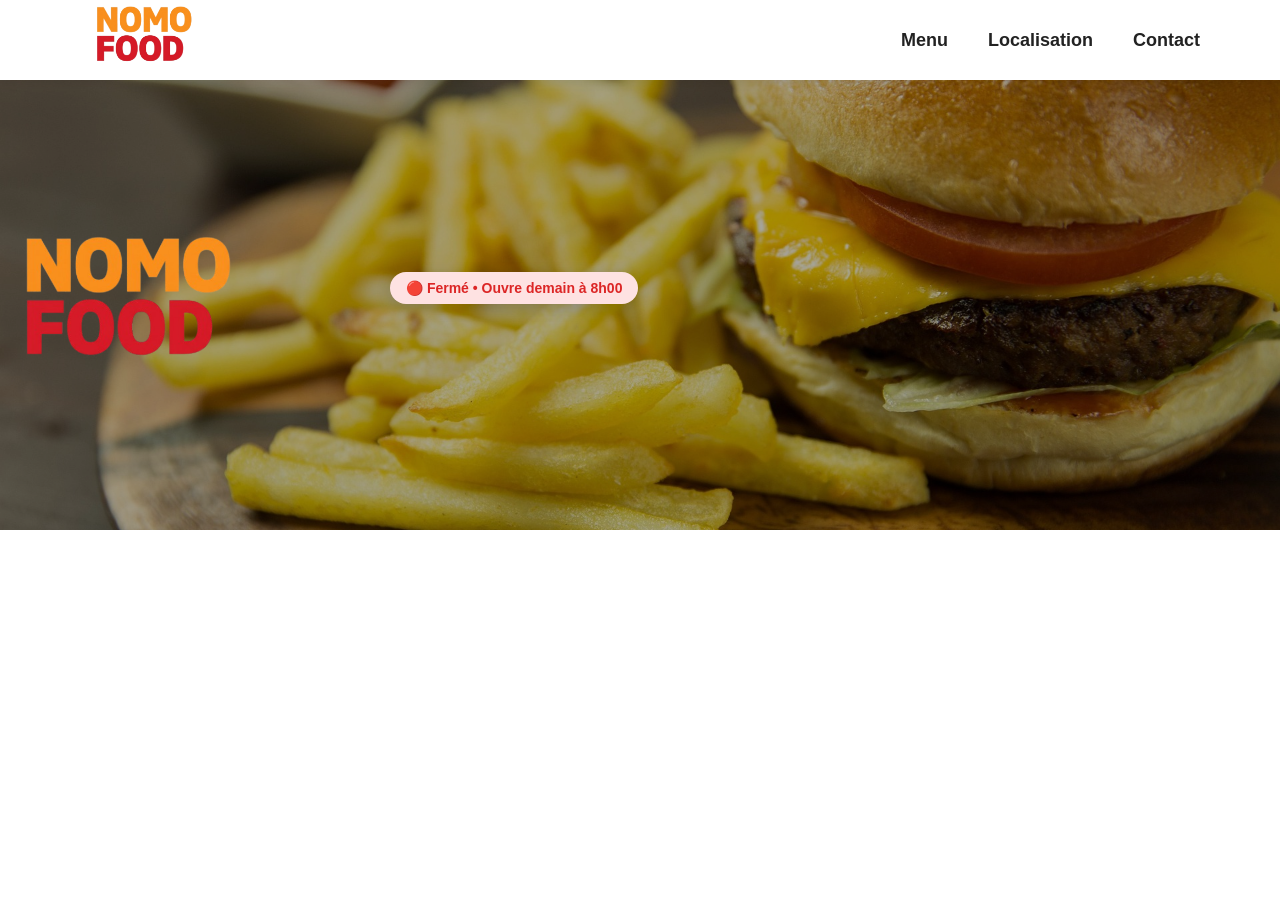
==== index.html @ de144536 "correction des proportions des éléments de menus" ====
<!DOCTYPE html>
<html lang="fr">
<head>
    <meta charset="UTF-8">
    <meta name="viewport" content="width=device-width, initial-scale=1.0">
    <title>NOMO FOOD</title>

    <link rel="stylesheet" href="style.css">
</head>

<body>
<header>
    <nav class="navbar">

        <div class="logo">
            <img src="images/logo.png" alt="Logo NOMO FOOD">
        </div>

        <ul class="nav-links">
            <li><a href="menu.html">Menu</a></li>
            <li><a href="#">Localisation</a></li>
            <li><a href="#">Contact</a></li>
        </ul>

    </nav>
</header>

<section class="hero">

    <div class="hero-left">

        <img src="images/logo.png"
             alt="Logo du restaurant"
             class="restaurant-logo">

    </div>


    <div class="hero-center">

        <div class="status" id="restaurant-status">
    Chargement...
</div>

        
    </div>


    

</section>

<script src="script.js"></script>

</body>
</html>
---- style.css ----
*{
    margin:0;
    padding:0;
    box-sizing:border-box;
}

body{
    font-family:Arial, sans-serif;
}

.navbar{
    display:flex;
    justify-content:space-between;
    align-items:center;
    height:80px;
    padding:0px 80px;
    background:white;
    box-shadow:0 2px 10px rgba(0,0,0,0.08);

    position: sticky;
top: 0;
z-index: 1000;
}


.logo img{
    height:130px;
    position:relative;
    z-index:10;
}

.nav-links{
    display:flex;
    list-style:none;
    gap:40px;
}

.nav-links a{
    display:inline-block;
    text-decoration:none;
    color:#222;
    font-weight:bold;
    font-size:18px;
    transition:
    color .25s ease,
    transform .25s ease;
    outline:none;
    -webkit-tap-highlight-color: transparent;
}

.nav-links a:hover{
    transform:scale(1.04);
}

.nav-links a.active{
    color:#ff7300;
    transform:scale(1.09);
}

.nav-links a.active::after{
    width:100%;
}

.nav-links a:focus{
    color:#ff7300;
    outline:none;
}

.nav-links a{
    position:relative;
}

.nav-links a::after{
    content:"";
    position:absolute;
    left:0;
    bottom:-6px;
    width:0;
    height:3px;
    background:#ff7300;
    border-radius:50px;
    transition:width .3s ease;
}

.nav-links a:hover::after{
    width:100%;
}

/* ================= HERO ================= */

.hero{
    display:flex;
    align-items:center;
    justify-content:space-between;

    padding:70px 40px 70px 20px;
    gap:50px;
}

.hero-left{
    flex:0 0 280px;

    display:flex;
    justify-content:flex-start;
    align-items:center;

    position:relative;
}

.restaurant-logo{
    width:280px;

    position:relative;

    left:-30px;

    z-index:2;
}

.hero-center{
    flex:1;

    display:flex;
    flex-direction:column;

    justify-content:center;

    padding-left:40px;
}

.hero{
    display:flex;
    align-items:center;
    justify-content:space-between;

    min-height:450px;
    padding:70px 40px 70px 20px;
    gap:50px;

    background-image:url("images/plat-principal.jpg");
    background-size:cover;
    background-position:center;
    position:relative;
}

.hero::before{
    content:"";
    position:absolute;
    inset:0;
    background:rgba(0,0,0,0.35);
}

.hero > *{
    position:relative;
    z-index:1;
}

.status{
    display:flex;
    align-items:center;

    width:max-content;

    padding:8px 16px;

    border-radius:50px;

    background:#dcfce7;
    color:#15803D;

    font-size:14px;
    font-weight:bold;

    margin-bottom:35px;

    box-shadow:0 4px 15px rgba(0,0,0,0.15);
}

.status.open{
    background:#dcfce7;
    color:#15803D;
}

.status.closed{
    background:#fee2e2;
    color:#dc2626;
}

.hero-slogan{

    font-size:16px;

    font-weight:500;

    color:#555;

    line-height:1.6;

    max-width:320px;

    margin-top:20px;

}

.hero-right{

    flex:0 0 500px;

    display:flex;

    justify-content:flex-end;

}

.hero-food{

    width:500px;

    border-radius:20px;

}



@media (max-width: 768px){

    .navbar{

    height:70px;

    padding:0 20px;

}


.logo img{

    height:70px;

}


.nav-links{

    gap:12px;

}


.nav-links a{

    font-size:12px;

}

    .navbar{
        height:70px;
        padding:0px 20px;
    }

    .logo img{
        height:70px;
    }

    .nav-links{
        gap:15px;
    }

    .nav-links a{
        font-size:14px;
    }

/* ===== HERO MOBILE ===== */

.hero{

    flex-direction:row;

    align-items:center;

    padding:20px 8px;

    gap:5px;

}


.hero-left{

    flex:0 0 90px;

}


.restaurant-logo{

    width:90px;

}


.hero-center{

    flex:1;

}


.status{

    font-size:9px;

    margin-bottom:8px;

}


.hero-slogan{

    font-size:10px;

    max-width:100px;

}


.hero-right{

    flex:0 0 100px;

}


.hero-food{

    width:100px;

    border-radius:12px;

}

.hero-left{

    flex:0 0 140px;

}


.restaurant-logo{

    width:140px;

    left:0;

}


.hero-center{

    flex:1;

    padding-left:0;

}


.status{

    font-size:10px;

    padding:6px 10px;

    margin-bottom:12px;

}


.hero-slogan{

    font-size:12px;

    max-width:120px;

}


.hero-right{

    flex:0 0 auto;

}


.hero-food{

    width:120px;

    border-radius:15px;

}

.hero{
    min-height:300px;

    background-size:cover;
    background-position:center;
}

.hero{
    background-position:center center;
}

.status{
    font-size:10px;
    padding:6px 10px;
    margin-bottom:12px;
}

/* Animation changement de page */

body{
    animation: pageEnter .5s ease;
}

@keyframes pageEnter{

    from{
        opacity:0;
        transform:translateX(40px);
    }

    to{
        opacity:1;
        transform:translateX(0);
    }

}

}

/* Animation sortie de page */

.page-exit{

    animation: slideOut .4s ease forwards;

}


@keyframes slideOut{

    from{

        transform:translateX(0);

        opacity:1;

    }


    to{

        transform:translateX(-100px);

        opacity:0;

    }

}
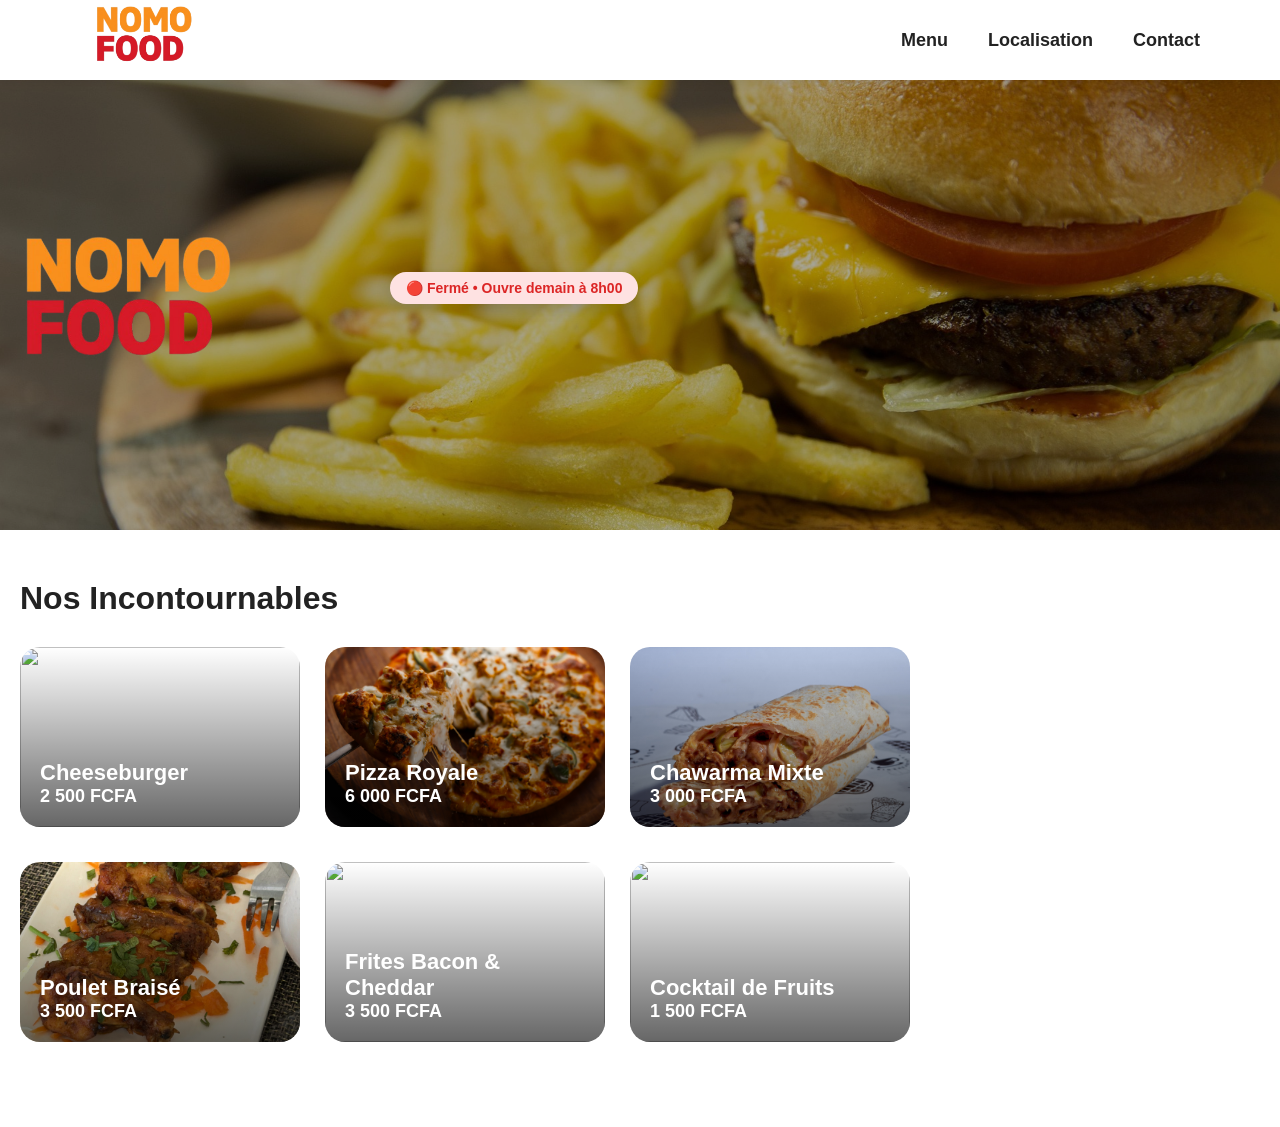
==== commit 75ada36d: "fin du menu début des bugs d'acceuil" ====
--- a/index.html
+++ b/index.html
@@ -48,6 +48,119 @@
 
     
 
+
+
+</section> <!-- fin hero -->
+
+
+<section class="incontournables">
+
+    <h2>Nos Incontournables</h2>
+
+
+    <div class="featured-row">
+
+
+        <div class="featured-card">
+
+            <img src="images/cheeseburger.jpg">
+
+            <div class="featured-overlay">
+
+                <h3>Cheeseburger</h3>
+
+                <span>2 500 FCFA</span>
+
+            </div>
+
+        </div>
+
+
+        <div class="featured-card">
+
+            <img src="images/pizza-royale.jpg">
+
+            <div class="featured-overlay">
+
+                <h3>Pizza Royale</h3>
+
+                <span>6 000 FCFA</span>
+
+            </div>
+
+        </div>
+
+
+        <div class="featured-card">
+
+            <img src="images/chawarma-mixte.jpg">
+
+            <div class="featured-overlay">
+
+                <h3>Chawarma Mixte</h3>
+
+                <span>3 000 FCFA</span>
+
+            </div>
+
+        </div>
+
+
+    </div>
+
+
+
+    <div class="featured-row">
+
+
+        <div class="featured-card">
+
+            <img src="images/poulet-braise.jpg">
+
+            <div class="featured-overlay">
+
+                <h3>Poulet Braisé</h3>
+
+                <span>3 500 FCFA</span>
+
+            </div>
+
+        </div>
+
+
+        <div class="featured-card">
+
+            <img src="images/frites-bacon-cheddar.jpg">
+
+            <div class="featured-overlay">
+
+                <h3>Frites Bacon & Cheddar</h3>
+
+                <span>3 500 FCFA</span>
+
+            </div>
+
+        </div>
+
+
+        <div class="featured-card">
+
+            <img src="images/cocktail-fruits.jpg">
+
+            <div class="featured-overlay">
+
+                <h3>Cocktail de Fruits</h3>
+
+                <span>1 500 FCFA</span>
+
+            </div>
+
+        </div>
+
+
+    </div>
+
+
 </section>
 
 <script src="script.js"></script>
--- a/style.css
+++ b/style.css
@@ -220,7 +220,104 @@
 
 }
 
-
+/* ================= INCONTOURNABLES ================= */
+
+.incontournables{
+
+    padding:50px 20px;
+
+}
+
+.incontournables h2{
+
+    font-size:32px;
+
+    color:#222;
+
+    margin-bottom:30px;
+
+}
+
+
+.featured-row{
+
+    display:flex;
+
+    gap:25px;
+
+    margin-bottom:35px;
+
+}
+
+
+.featured-card{
+
+    position:relative;
+
+    width:280px;
+
+    height:180px;
+
+    overflow:hidden;
+
+    border-radius:20px;
+
+    flex-shrink:0;
+
+}
+
+
+.featured-card img{
+
+    width:100%;
+
+    height:100%;
+
+    object-fit:cover;
+
+}
+
+
+.featured-overlay{
+
+    position:absolute;
+
+    inset:0;
+
+    display:flex;
+
+    flex-direction:column;
+
+    justify-content:flex-end;
+
+    padding:20px;
+
+    background:linear-gradient(
+        transparent,
+        rgba(0,0,0,.6)
+    );
+
+}
+
+
+.featured-overlay h3{
+
+    color:white;
+
+    font-size:22px;
+
+}
+
+
+.featured-overlay span{
+
+    color:white;
+
+    font-size:18px;
+
+    font-weight:bold;
+
+}
 
 @media (max-width: 768px){
 
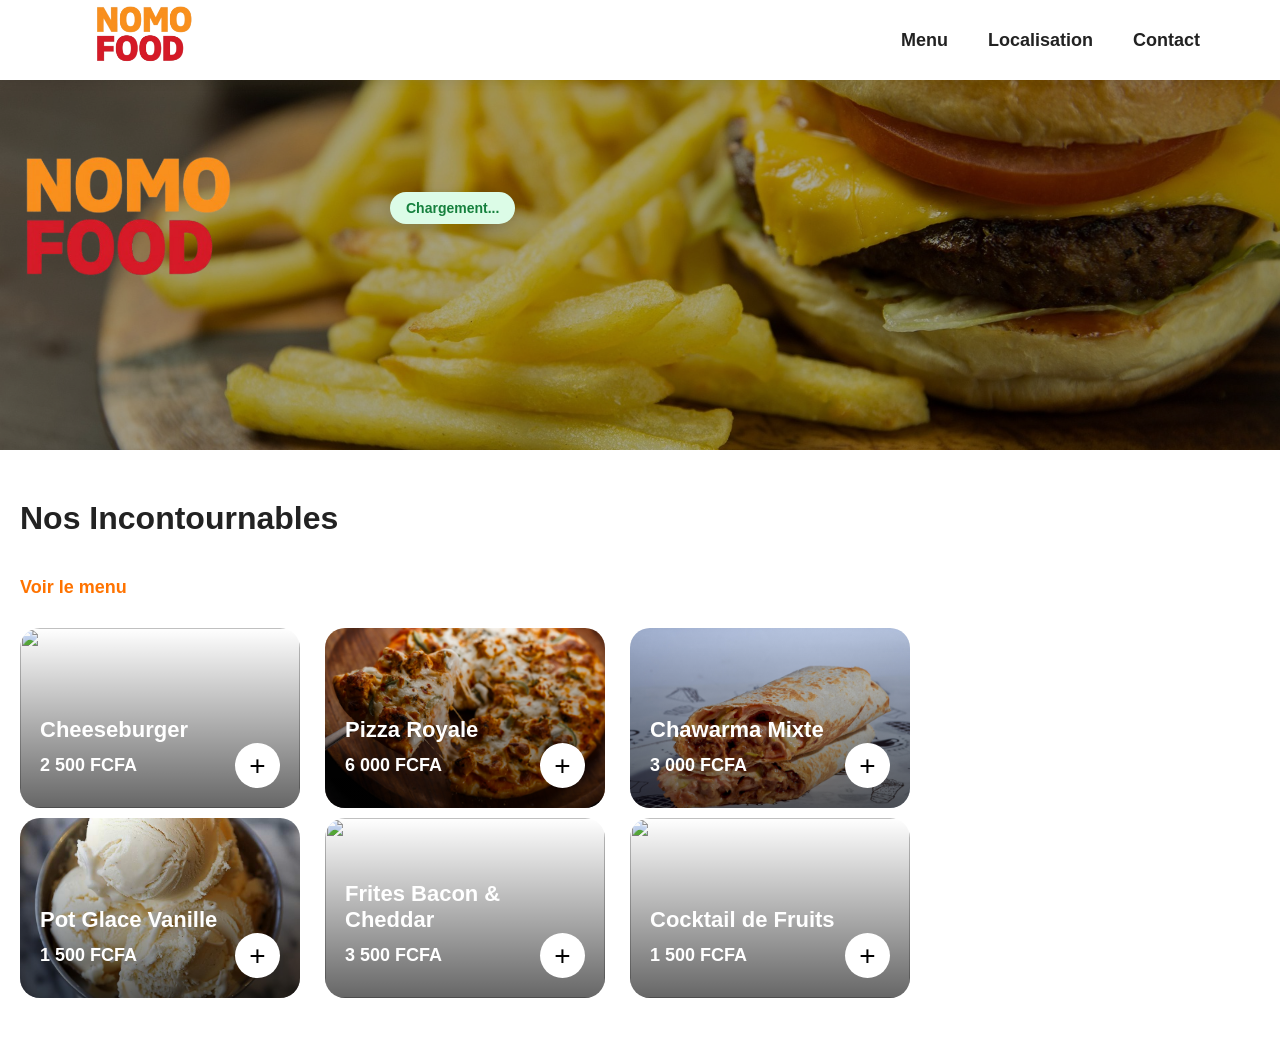
==== commit 5fd4a591: "fin du menu et des incontournables" ====
--- a/index.html
+++ b/index.html
@@ -57,6 +57,8 @@
 
     <h2>Nos Incontournables</h2>
 
+<a href="menu.html" class="menu-link">Voir le menu</a>
+
 
     <div class="featured-row">
 
@@ -69,7 +71,13 @@
 
                 <h3>Cheeseburger</h3>
 
-                <span>2 500 FCFA</span>
+                <div class="featured-bottom">
+
+                    <span>2 500 FCFA</span>
+
+                    <button class="add-btn">+</button>
+
+                </div>
 
             </div>
 
@@ -84,7 +92,13 @@
 
                 <h3>Pizza Royale</h3>
 
-                <span>6 000 FCFA</span>
+                <div class="featured-bottom">
+
+                    <span>6 000 FCFA</span>
+
+                    <button class="add-btn">+</button>
+
+                </div>
 
             </div>
 
@@ -99,7 +113,13 @@
 
                 <h3>Chawarma Mixte</h3>
 
-                <span>3 000 FCFA</span>
+                <div class="featured-bottom">
+
+                    <span>3 000 FCFA</span>
+
+                    <button class="add-btn">+</button>
+
+                </div>
 
             </div>
 
@@ -115,13 +135,19 @@
 
         <div class="featured-card">
 
-            <img src="images/poulet-braise.jpg">
-
-            <div class="featured-overlay">
-
-                <h3>Poulet Braisé</h3>
-
-                <span>3 500 FCFA</span>
+            <img src="images/glace-vanille.jpg">
+
+            <div class="featured-overlay">
+
+                <h3>Pot Glace Vanille</h3>
+
+                <div class="featured-bottom">
+
+                    <span>1 500 FCFA</span>
+
+                    <button class="add-btn">+</button>
+
+                </div>
 
             </div>
 
@@ -136,7 +162,13 @@
 
                 <h3>Frites Bacon & Cheddar</h3>
 
-                <span>3 500 FCFA</span>
+                <div class="featured-bottom">
+
+                    <span>3 500 FCFA</span>
+
+                    <button class="add-btn">+</button>
+
+                </div>
 
             </div>
 
@@ -151,19 +183,20 @@
 
                 <h3>Cocktail de Fruits</h3>
 
-                <span>1 500 FCFA</span>
-
-            </div>
-
-        </div>
-
-
-    </div>
-
-
-</section>
-
-<script src="script.js"></script>
-
-</body>
-</html>+                <div class="featured-bottom">
+
+                    <span>1 500 FCFA</span>
+
+                    <button class="add-btn">+</button>
+
+                </div>
+
+            </div>
+
+        </div>
+
+
+    </div>
+
+
+</section>
--- a/style.css
+++ b/style.css
@@ -8,18 +8,37 @@
     font-family:Arial, sans-serif;
 }
 
+html,
+body{
+
+    overflow-x:hidden;
+
+}
+
 .navbar{
+
     display:flex;
     justify-content:space-between;
     align-items:center;
+
     height:80px;
-    padding:0px 80px;
+
+    padding:0 80px;
+
     background:white;
-    box-shadow:0 2px 10px rgba(0,0,0,0.08);
-
-    position: sticky;
-top: 0;
-z-index: 1000;
+
+    box-shadow:0 2px 10px rgba(0,0,0,.08);
+
+    position:fixed;
+
+    top:0;
+
+    left:0;
+
+    width:100%;
+
+    z-index:2000;
+
 }
 
 
@@ -245,7 +264,20 @@
 
     gap:25px;
 
-    margin-bottom:35px;
+    overflow-x:auto;
+
+    overflow-y:hidden;
+
+    padding-bottom:10px;
+
+    scrollbar-width:none;
+
+}
+
+
+.featured-row::-webkit-scrollbar{
+
+    display:none;
 
 }
 
@@ -308,6 +340,15 @@
 
 }
 
+.featured-bottom{
+
+    display:flex;
+
+    justify-content:space-between;
+
+    align-items:center;
+
+}
 
 .featured-overlay span{
 
@@ -316,6 +357,68 @@
     font-size:18px;
 
     font-weight:bold;
+
+}
+
+.featured-card .add-btn{
+
+    width:45px;
+    height:45px;
+
+    border:none;
+
+    border-radius:50%;
+
+    background:white;
+
+    font-size:28px;
+
+    display:flex;
+
+    align-items:center;
+
+    justify-content:center;
+
+    cursor:pointer;
+
+}
+
+.featured-card{
+
+    transition:transform .25s ease;
+
+}
+
+
+.featured-card:active{
+
+    transform:scale(0.96);
+
+}
+
+.menu-link{
+
+    display:inline-block;
+
+    margin-top:10px;
+    margin-bottom:30px;
+
+    text-decoration:none;
+
+    color:#ff7300;
+
+    font-size:18px;
+
+    font-weight:bold;
+
+    transition:.25s ease;
+
+}
+
+
+.menu-link:hover{
+
+    transform:scale(1.05);
 
 }
 
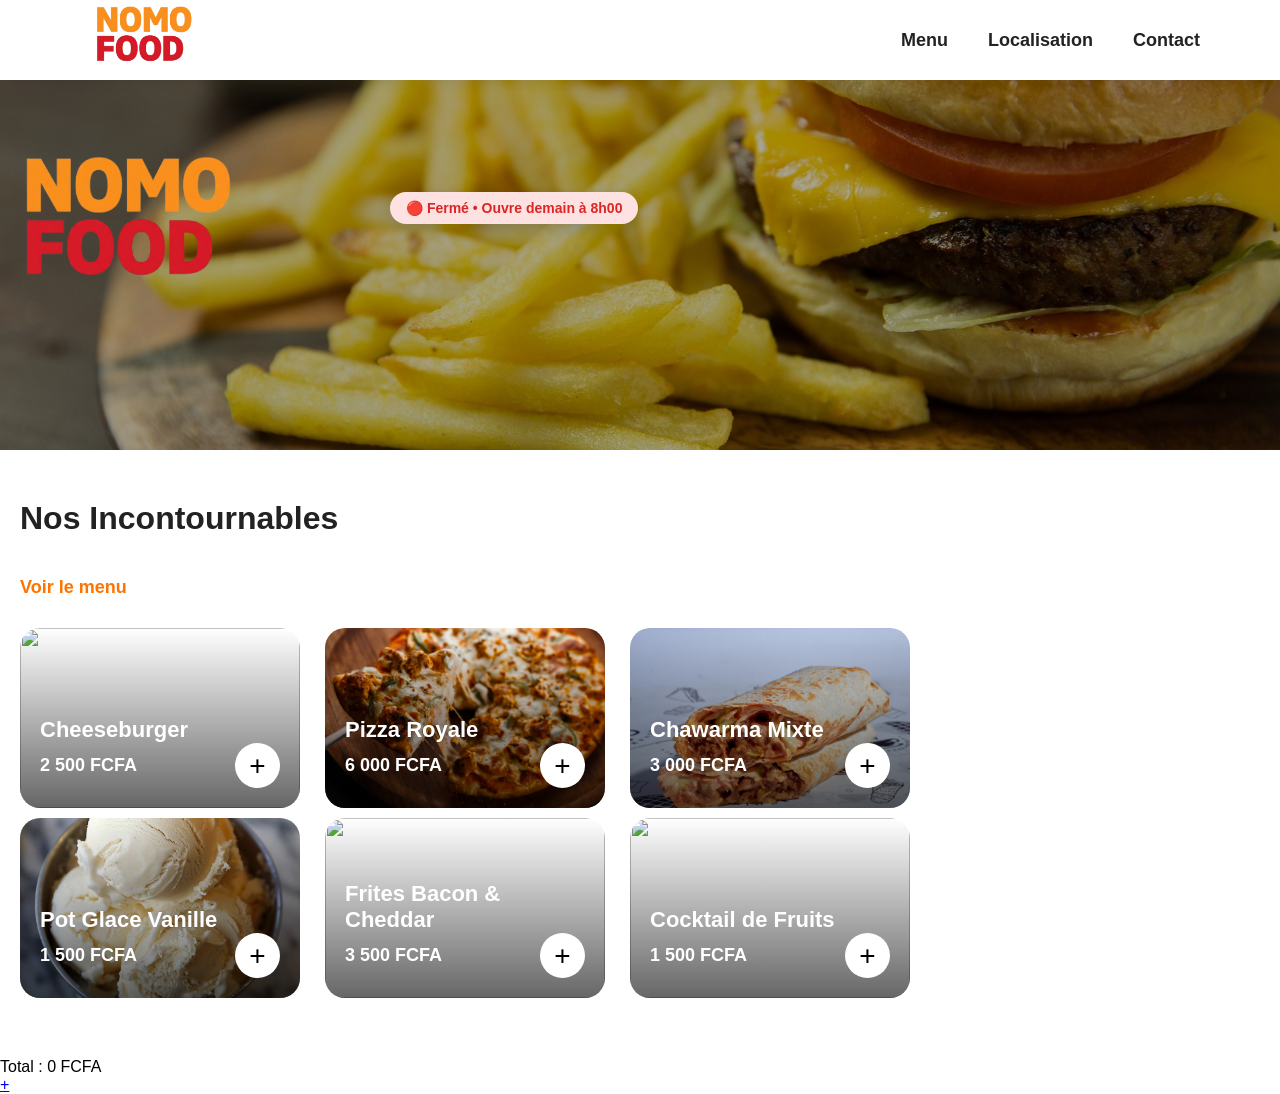
==== commit 7f1e206f: "reglage des bugs" ====
--- a/index.html
+++ b/index.html
@@ -6,6 +6,7 @@
     <title>NOMO FOOD</title>
 
     <link rel="stylesheet" href="style.css">
+    <link rel="stylesheet" href="cart.css">
 </head>
 
 <body>
@@ -199,4 +200,34 @@
     </div>
 
 
-</section>+</section>
+
+<div class="cart-bar">
+
+
+    <div class="cart-products">
+
+    </div>
+
+
+    <div class="cart-total">
+
+        Total : 0 FCFA
+
+    </div>
+
+
+    <a href="panier.html" class="cart-open-btn">
+
+        +
+
+    </a>
+
+
+</div>
+
+
+<script src="script.js"></script>
+
+</body>
+</html>
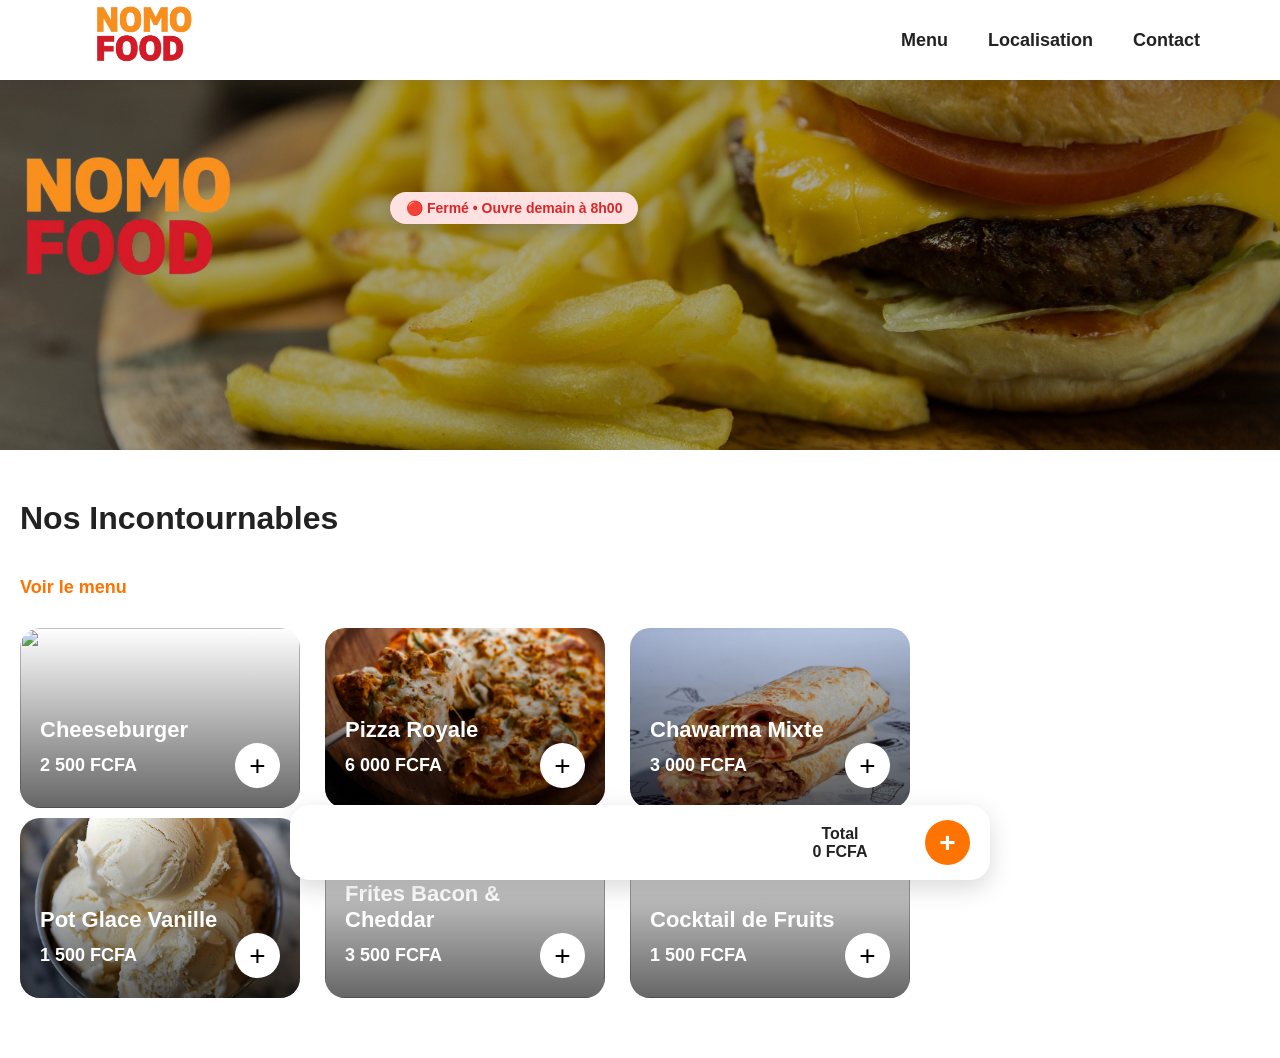
==== commit f095b8fd: "ajout du panier" ====
--- a/index.html
+++ b/index.html
@@ -228,6 +228,6 @@
 
 
 <script src="script.js"></script>
-
+<script src="cart.js"></script>
 </body>
 </html>
--- a/style.css
+++ b/style.css
@@ -381,6 +381,14 @@
 
     cursor:pointer;
 
+    transition:.25s;
+
+}
+
+.featured-card .add-btn:active{
+
+    transform:scale(0.85);
+
 }
 
 .featured-card{
--- a/cart.css
+++ b/cart.css
@@ -0,0 +1,173 @@
+.cart-bar{
+
+    position:fixed;
+
+    bottom:20px;
+
+    left:50%;
+
+    transform:translateX(-50%);
+
+    width:90%;
+
+    max-width:700px;
+
+    background:#ffffff;
+
+    border-radius:20px;
+
+    padding:15px 20px;
+
+    display:flex;
+
+    justify-content:space-between;
+
+    align-items:center;
+
+    box-shadow:0 8px 25px rgba(0,0,0,.15);
+
+    z-index:3000;
+
+}
+
+.cart-products{
+
+    flex:1;
+
+    display:flex;
+
+    gap:8px;
+
+    overflow-x:auto;
+
+    overflow-y:hidden;
+
+    scrollbar-width:none;
+
+    padding-right:15px;
+
+    .cart-products{
+
+    flex:1;
+
+    min-width:0;
+
+    display:flex;
+
+    gap:8px;
+
+    overflow-x:auto;
+
+    overflow-y:hidden;
+
+    scrollbar-width:none;
+
+    padding-right:15px;
+
+}
+
+}
+
+.cart-products::-webkit-scrollbar{
+
+    display:none;
+
+}
+
+.cart-thumb{
+
+    width:45px;
+
+    height:45px;
+
+    min-width:45px;
+
+    object-fit:cover;
+
+    border-radius:50%;
+
+}
+
+.cart-total{
+
+    flex-shrink:0;
+
+    width:170px;
+
+    text-align:center;
+
+    font-weight:bold;
+
+    color:#222;
+
+}
+
+
+
+.cart-open-btn{
+
+    width:45px;
+
+    height:45px;
+
+    border-radius:50%;
+
+    background:#ff7300;
+
+    color:white;
+
+    display:flex;
+
+    align-items:center;
+
+    justify-content:center;
+
+    text-decoration:none;
+
+    font-size:28px;
+
+    font-weight:bold;
+
+    flex-shrink:0;
+
+}
+
+@media (max-width:768px){
+
+    .cart-bar{
+
+        padding:10px 12px;
+
+    }
+
+    .cart-total{
+
+        width:90px;
+
+        font-size:11px;
+
+        line-height:1.2;
+
+        text-align:center;
+
+    }
+
+    .cart-thumb{
+
+        width:38px;
+
+        height:38px;
+
+    }
+
+    .cart-open-btn{
+
+        width:40px;
+
+        height:40px;
+
+        font-size:24px;
+
+    }
+
+}
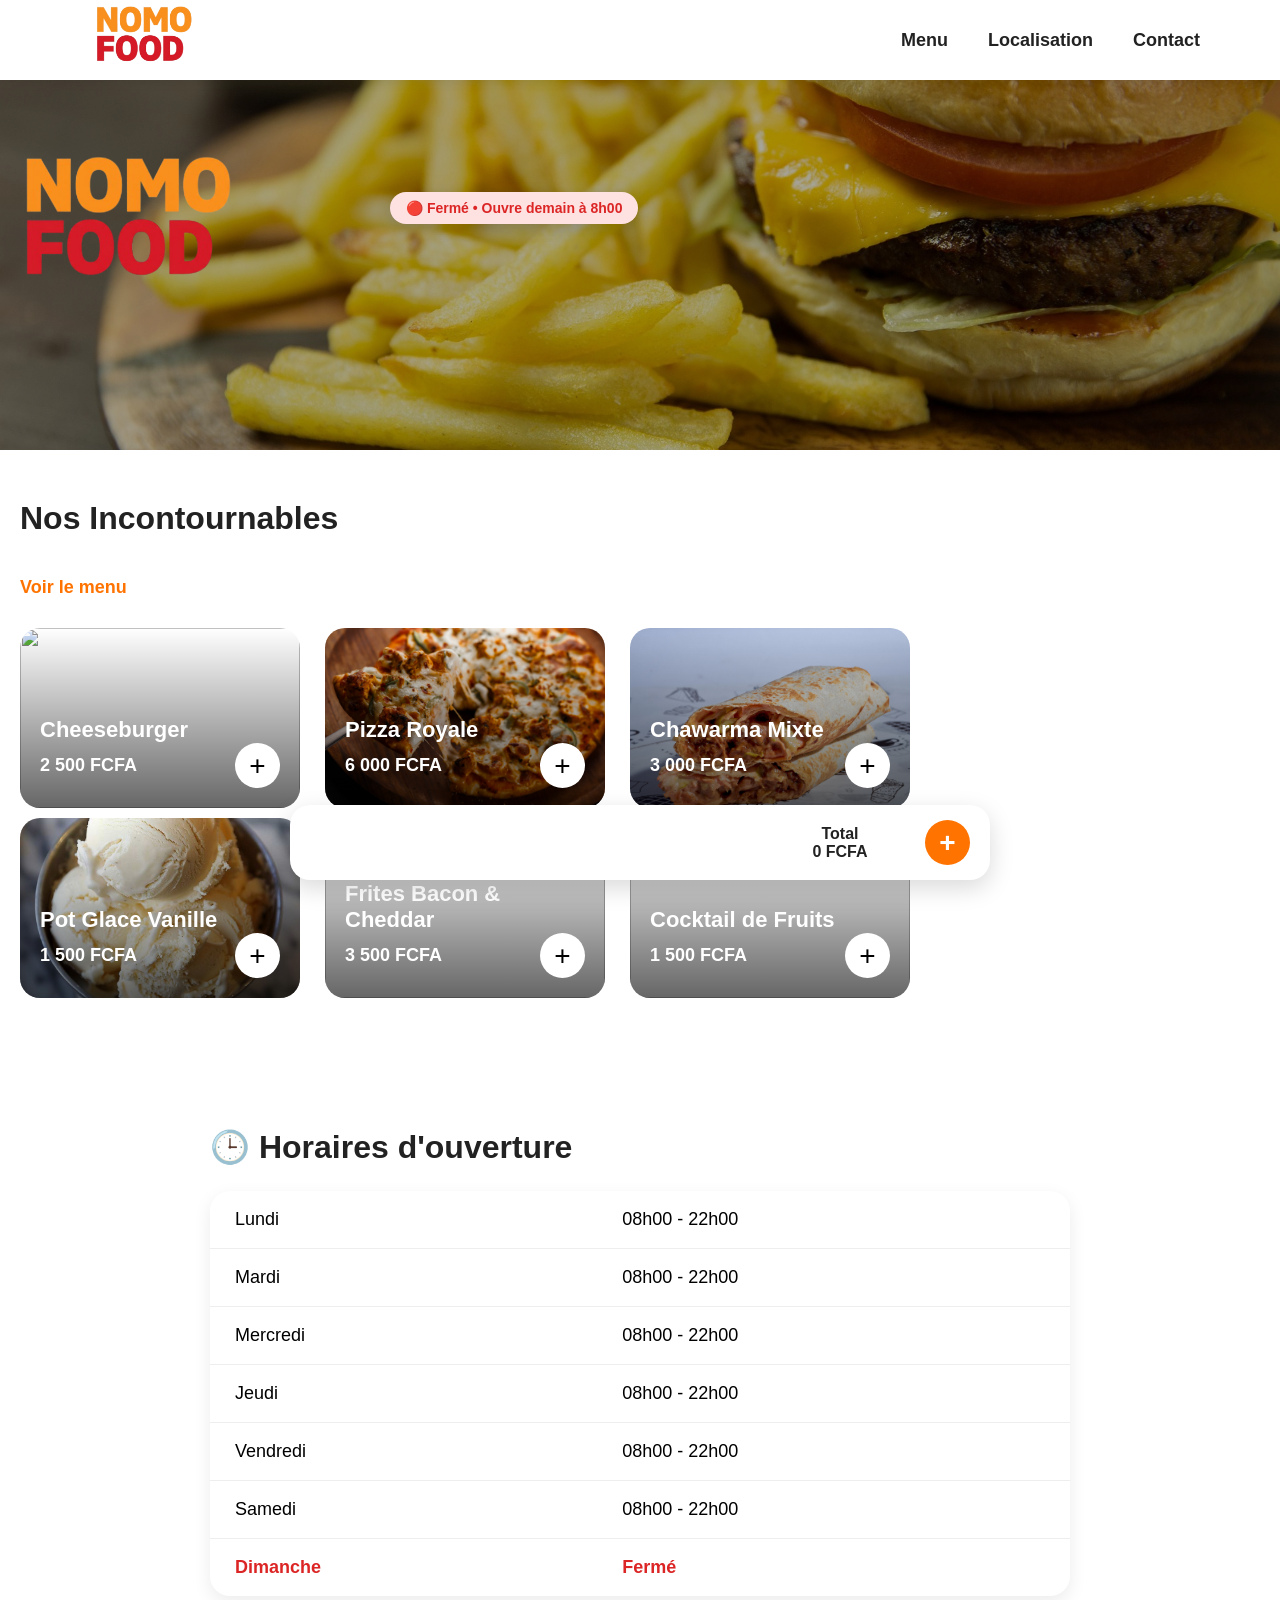
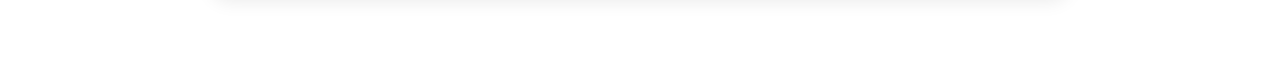
==== commit 6574c6fb: "fin monofood project" ====
--- a/index.html
+++ b/index.html
@@ -19,8 +19,8 @@
 
         <ul class="nav-links">
             <li><a href="menu.html">Menu</a></li>
-            <li><a href="#">Localisation</a></li>
-            <li><a href="#">Contact</a></li>
+            <li><a href="localisation.html">Localisation</a></li>
+            <li><a href="contact.html">Contact</a></li>
         </ul>
 
     </nav>
@@ -199,6 +199,51 @@
 
     </div>
 
+
+</section>
+
+<section class="opening-hours">
+
+    <h2>🕒 Horaires d'ouverture</h2>
+
+    <table>
+
+        <tr>
+            <td>Lundi</td>
+            <td>08h00 - 22h00</td>
+        </tr>
+
+        <tr>
+            <td>Mardi</td>
+            <td>08h00 - 22h00</td>
+        </tr>
+
+        <tr>
+            <td>Mercredi</td>
+            <td>08h00 - 22h00</td>
+        </tr>
+
+        <tr>
+            <td>Jeudi</td>
+            <td>08h00 - 22h00</td>
+        </tr>
+
+        <tr>
+            <td>Vendredi</td>
+            <td>08h00 - 22h00</td>
+        </tr>
+
+        <tr>
+            <td>Samedi</td>
+            <td>08h00 - 22h00</td>
+        </tr>
+
+        <tr class="closed-day">
+            <td>Dimanche</td>
+            <td>Fermé</td>
+        </tr>
+
+    </table>
 
 </section>
 
--- a/style.css
+++ b/style.css
@@ -360,9 +360,85 @@
 
 }
 
+.featured-card{
+
+    position:relative;
+
+    width:280px;
+
+    height:180px;
+
+    overflow:hidden;
+
+    border-radius:20px;
+
+    flex-shrink:0;
+
+    cursor:pointer;
+
+    transition:
+        transform .25s ease,
+        box-shadow .25s ease;
+
+}
+
+.featured-card:hover{
+
+    transform:translateY(-6px);
+
+    box-shadow:0 10px 25px rgba(0,0,0,.18);
+
+}
+
+.featured-card:active{
+
+    transform:scale(.96);
+
+}
+
+.featured-card .add-btn:active{
+
+    transform:scale(0.85);
+
+}
+
+.featured-card{
+
+    transition:transform .25s ease;
+
+}
+
+
+.featured-card:active{
+
+    transform:scale(0.96);
+
+}
+
 .featured-card .add-btn{
 
+    transition:
+        transform .2s ease,
+        background .2s ease;
+
+}
+
+.featured-card .add-btn:hover{
+
+    transform:scale(1.12);
+
+}
+
+.featured-card .add-btn:active{
+
+    transform:scale(.88);
+
+}
+
+.featured-card .add-btn{
+
     width:45px;
+
     height:45px;
 
     border:none;
@@ -381,26 +457,19 @@
 
     cursor:pointer;
 
-    transition:.25s;
+    transition:transform .2s ease;
+
+}
+
+.featured-card .add-btn:hover{
+
+    transform:scale(1.1);
 
 }
 
 .featured-card .add-btn:active{
 
-    transform:scale(0.85);
-
-}
-
-.featured-card{
-
-    transition:transform .25s ease;
-
-}
-
-
-.featured-card:active{
-
-    transform:scale(0.96);
+    transform:scale(.9);
 
 }
 
@@ -674,4 +743,132 @@
 
     }
 
+}
+
+*,
+*::before,
+*::after{
+
+    -webkit-tap-highlight-color:transparent;
+
+}
+
+a,
+button,
+input,
+textarea,
+select{
+
+    outline:none;
+
+}
+
+a:focus,
+button:focus,
+input:focus,
+textarea:focus,
+select:focus{
+
+    outline:none;
+
+    box-shadow:none;
+
+}
+
+a:focus-visible,
+button:focus-visible,
+input:focus-visible{
+
+    outline:none;
+
+    box-shadow:none;
+
+}
+
+/* ================= HORAIRES ================= */
+
+.opening-hours{
+
+    max-width:900px;
+
+    margin:70px auto;
+
+    padding:0 20px;
+
+}
+
+.opening-hours h2{
+
+    font-size:32px;
+
+    color:#222;
+
+    margin-bottom:25px;
+
+}
+
+.opening-hours table{
+
+    width:100%;
+
+    border-collapse:collapse;
+
+    background:white;
+
+    border-radius:20px;
+
+    overflow:hidden;
+
+    box-shadow:0 6px 18px rgba(0,0,0,.08);
+
+}
+
+.opening-hours td{
+
+    padding:18px 25px;
+
+    border-bottom:1px solid #eee;
+
+    font-size:18px;
+
+}
+
+.opening-hours tr:last-child td{
+
+    border-bottom:none;
+
+}
+
+.closed-day{
+
+    color:#dc2626;
+
+    font-weight:bold;
+
+}
+
+@media(max-width:768px){
+
+    .opening-hours{
+
+        margin:50px auto;
+
+        padding:0 15px;
+
+    }
+
+    .opening-hours h2{
+
+        font-size:24px;
+
+    }
+
+    .opening-hours td{
+
+        padding:14px;
+
+        font-size:14px;
+
+    }
+
 }
--- a/cart.css
+++ b/cart.css
@@ -132,6 +132,134 @@
 
 }
 
+.cart-item{
+
+    position:relative;
+
+    width:45px;
+
+    height:45px;
+
+    flex-shrink:0;
+
+}
+
+
+.cart-thumb{
+
+    width:45px;
+
+    height:45px;
+
+    object-fit:cover;
+
+    border-radius:50%;
+
+    display:block;
+
+}
+
+
+.remove-cart-item{
+
+    position:absolute;
+
+    top:0;
+
+    right:0;
+
+    width:18px;
+
+    height:18px;
+
+    border-radius:50%;
+
+    border:none;
+
+    background:red;
+
+    color:white;
+
+    font-size:13px;
+
+    font-weight:bold;
+
+    display:flex;
+
+    align-items:center;
+
+    justify-content:center;
+
+    padding:0;
+
+    line-height:1;
+
+    z-index:20;
+
+}
+
+.cart-quantity{
+
+    position:absolute;
+
+    top:50%;
+
+    left:50%;
+
+    transform:translate(-50%, -50%);
+
+    color:white;
+
+    background:rgba(0,0,0,0.55);
+
+    width:22px;
+
+    height:22px;
+
+    border-radius:50%;
+
+    display:flex;
+
+    align-items:center;
+
+    justify-content:center;
+
+    font-size:13px;
+
+    font-weight:bold;
+
+    z-index:5;
+
+}
+
+.empty-cart{
+
+    background:white;
+
+    padding:40px 20px;
+
+    border-radius:20px;
+
+    text-align:center;
+
+    box-shadow:0 5px 15px rgba(0,0,0,.08);
+
+}
+
+
+.empty-cart h2{
+
+    margin-bottom:15px;
+
+}
+
+
+.empty-cart p{
+
+    color:#777;
+
+}
+
 @media (max-width:768px){
 
     .cart-bar{
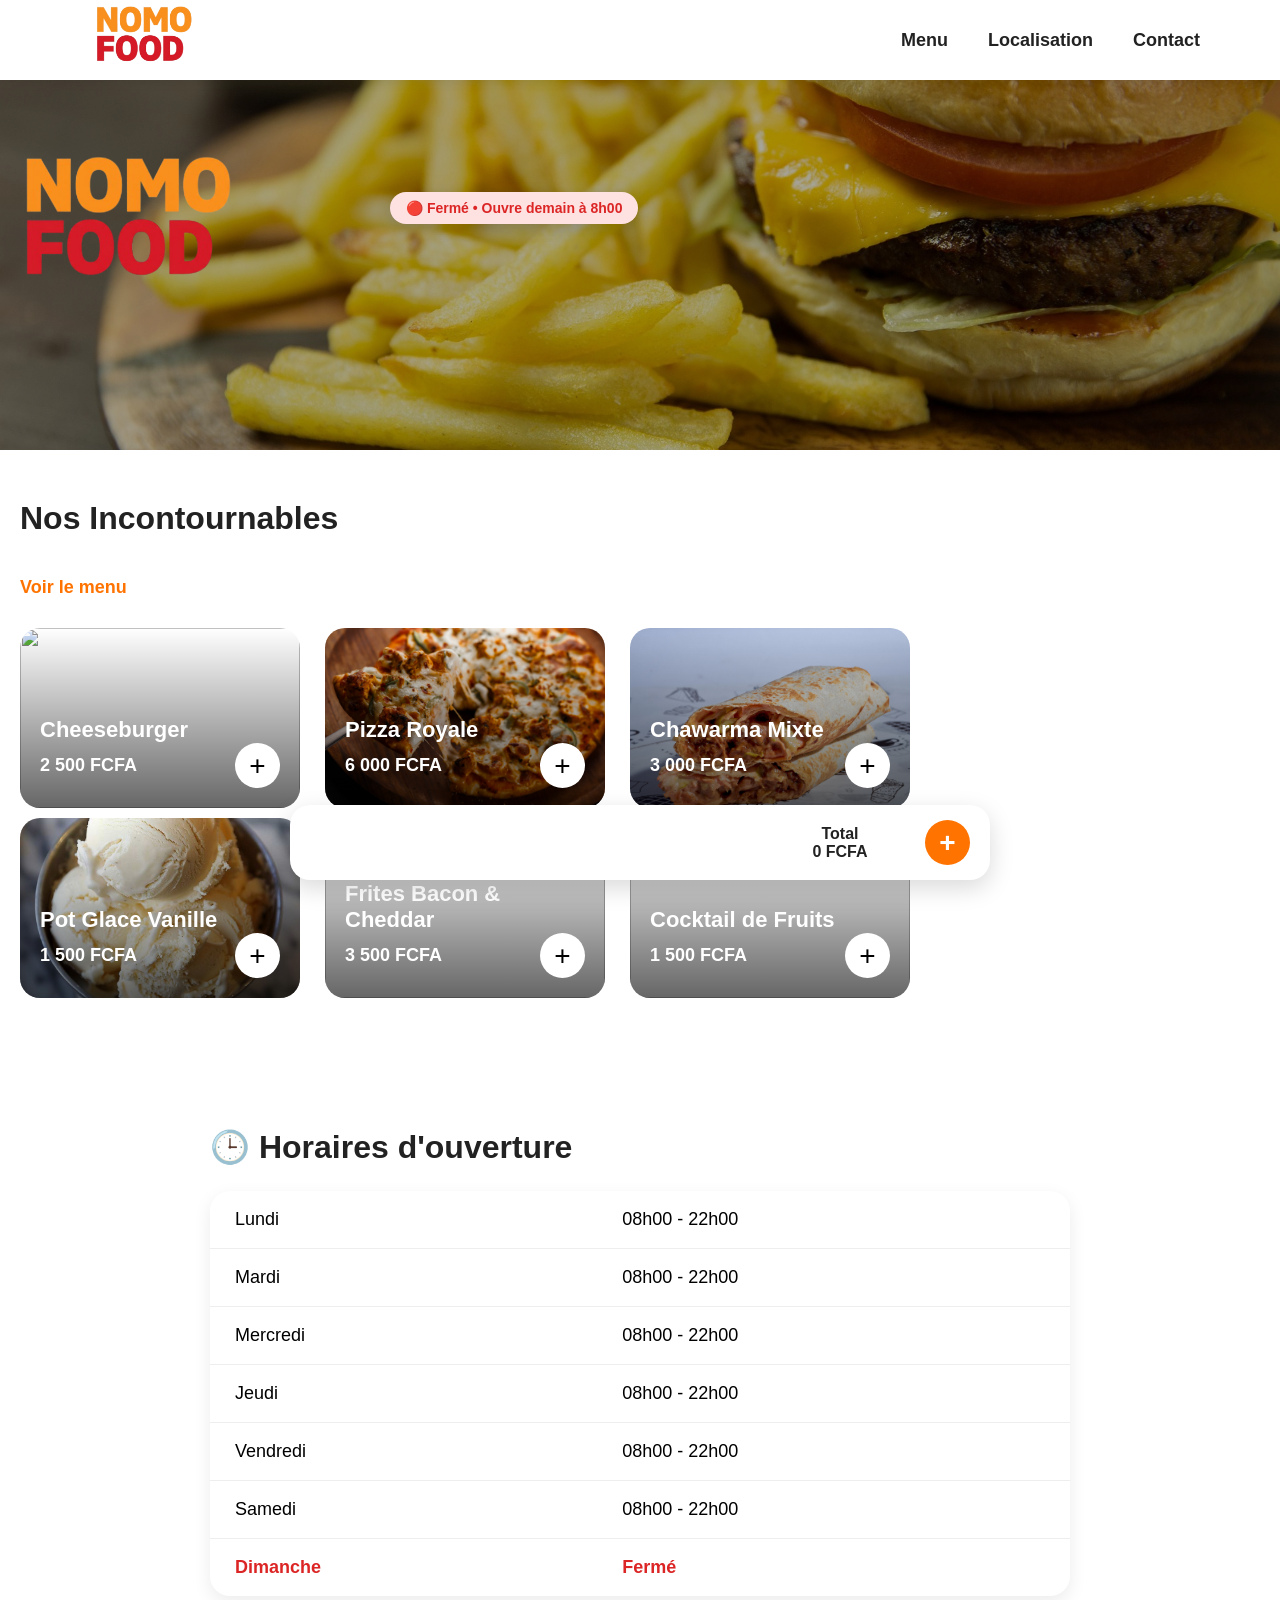
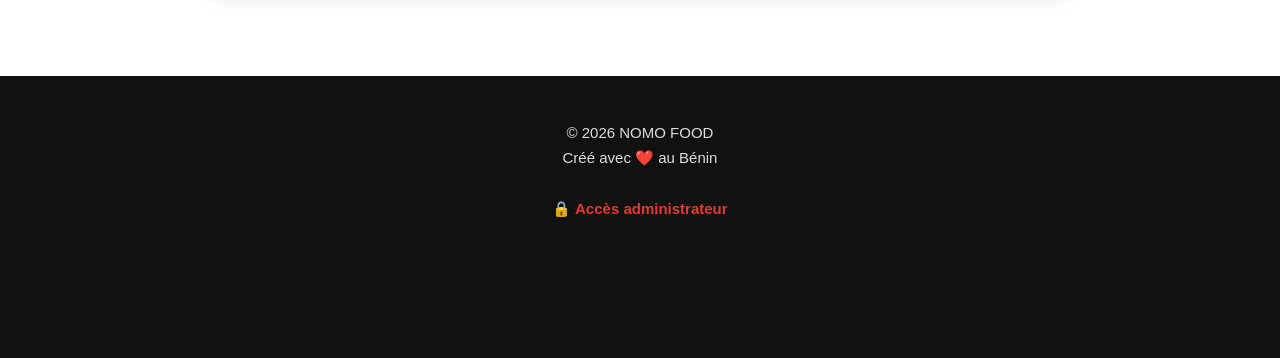
==== commit 5d3ed6ba: "ajout de la page de gestion des menus admin" ====
--- a/index.html
+++ b/index.html
@@ -274,5 +274,55 @@
 
 <script src="script.js"></script>
 <script src="cart.js"></script>
+
+<footer class="footer">
+
+    <p>© 2026 NOMO FOOD</p>
+
+    <p>Créé avec ❤️ au Bénin</p>
+
+    <button id="admin-btn">
+
+        🔒 Accès administrateur
+
+    </button>
+
+</footer>
+
+<div class="admin-modal" id="admin-modal">
+
+    <div class="admin-box">
+
+        <button class="close-admin">
+            ×
+        </button>
+
+        <h2>
+            🔒 Administration
+        </h2>
+
+        <p>
+
+            Entrez votre code administrateur
+
+        </p>
+
+        <input
+        type="password"
+        id="admin-code"
+        placeholder="Code administrateur">
+
+        <button id="login-admin">
+
+            Se connecter
+
+        </button>
+
+    </div>
+
+</div>
+
+<script src="admin.js"></script>
+
 </body>
 </html>
--- a/style.css
+++ b/style.css
@@ -871,4 +871,248 @@
 
     }
 
+}
+
+
+/* ================= FOOTER ================= */
+
+.footer{
+
+    margin-top:80px;
+
+    padding:40px 20px 140px;
+
+    background:#111;
+
+    text-align:center;
+
+}
+.footer p{
+
+    color:#ddd;
+
+    margin:8px 0;
+
+    font-size:15px;
+
+}
+
+#admin-btn{
+
+    margin-top:25px;
+
+    background:none;
+
+    border:none;
+
+    color:#e53935;
+
+    font-size:15px;
+
+    font-weight:bold;
+
+    cursor:pointer;
+
+    transition:.25s;
+
+}
+
+#admin-btn:hover{
+
+    transform:scale(1.05);
+
+    color:#ff5252;
+
+}
+
+#admin-btn:active{
+
+    transform:scale(.95);
+
+}
+
+/* ===========================
+      ADMIN MODAL
+=========================== */
+
+.admin-modal{
+
+    position:fixed;
+
+    inset:0;
+
+    background:rgba(0,0,0,.45);
+
+    backdrop-filter:blur(5px);
+
+    display:flex;
+
+    align-items:center;
+
+    justify-content:center;
+
+    opacity:0;
+
+    visibility:hidden;
+
+    transition:.3s;
+
+    z-index:5000;
+
+}
+
+.admin-modal.active{
+
+    opacity:1;
+
+    visibility:visible;
+
+}
+
+.admin-box{
+
+    width:90%;
+
+    max-width:420px;
+
+    background:white;
+
+    border-radius:22px;
+
+    padding:35px;
+
+    position:relative;
+
+    text-align:center;
+
+    animation:popup .3s ease;
+
+}
+
+@keyframes popup{
+
+    from{
+
+        transform:scale(.9);
+
+        opacity:0;
+
+    }
+
+    to{
+
+        transform:scale(1);
+
+        opacity:1;
+
+    }
+
+}
+
+.admin-box h2{
+
+    margin-bottom:15px;
+
+}
+
+.admin-box p{
+
+    color:#666;
+
+    margin-bottom:20px;
+
+}
+
+.admin-box input{
+
+    width:100%;
+
+    padding:14px;
+
+    border:2px solid #ddd;
+
+    border-radius:12px;
+
+    outline:none;
+
+    font-size:16px;
+
+}
+
+.admin-box input:focus{
+
+    border-color:#ff7300;
+
+}
+
+#login-admin{
+
+    margin-top:20px;
+
+    width:100%;
+
+    border:none;
+
+    border-radius:12px;
+
+    background:#ff7300;
+
+    color:white;
+
+    padding:15px;
+
+    font-size:17px;
+
+    cursor:pointer;
+
+}
+
+.close-admin{
+
+    position:absolute;
+
+    top:15px;
+
+    right:15px;
+
+    width:35px;
+
+    height:35px;
+
+    border:none;
+
+    border-radius:50%;
+
+    background:#ff7300;
+
+    color:white;
+
+    font-size:24px;
+
+    cursor:pointer;
+
+}
+
+.admin-box input.error{
+
+    border-color:#e53935;
+
+    animation:shake .35s;
+
+}
+
+@keyframes shake{
+
+    0%{transform:translateX(0);}
+
+    20%{transform:translateX(-8px);}
+
+    40%{transform:translateX(8px);}
+
+    60%{transform:translateX(-8px);}
+
+    80%{transform:translateX(8px);}
+
+    100%{transform:translateX(0);}
+
 }
